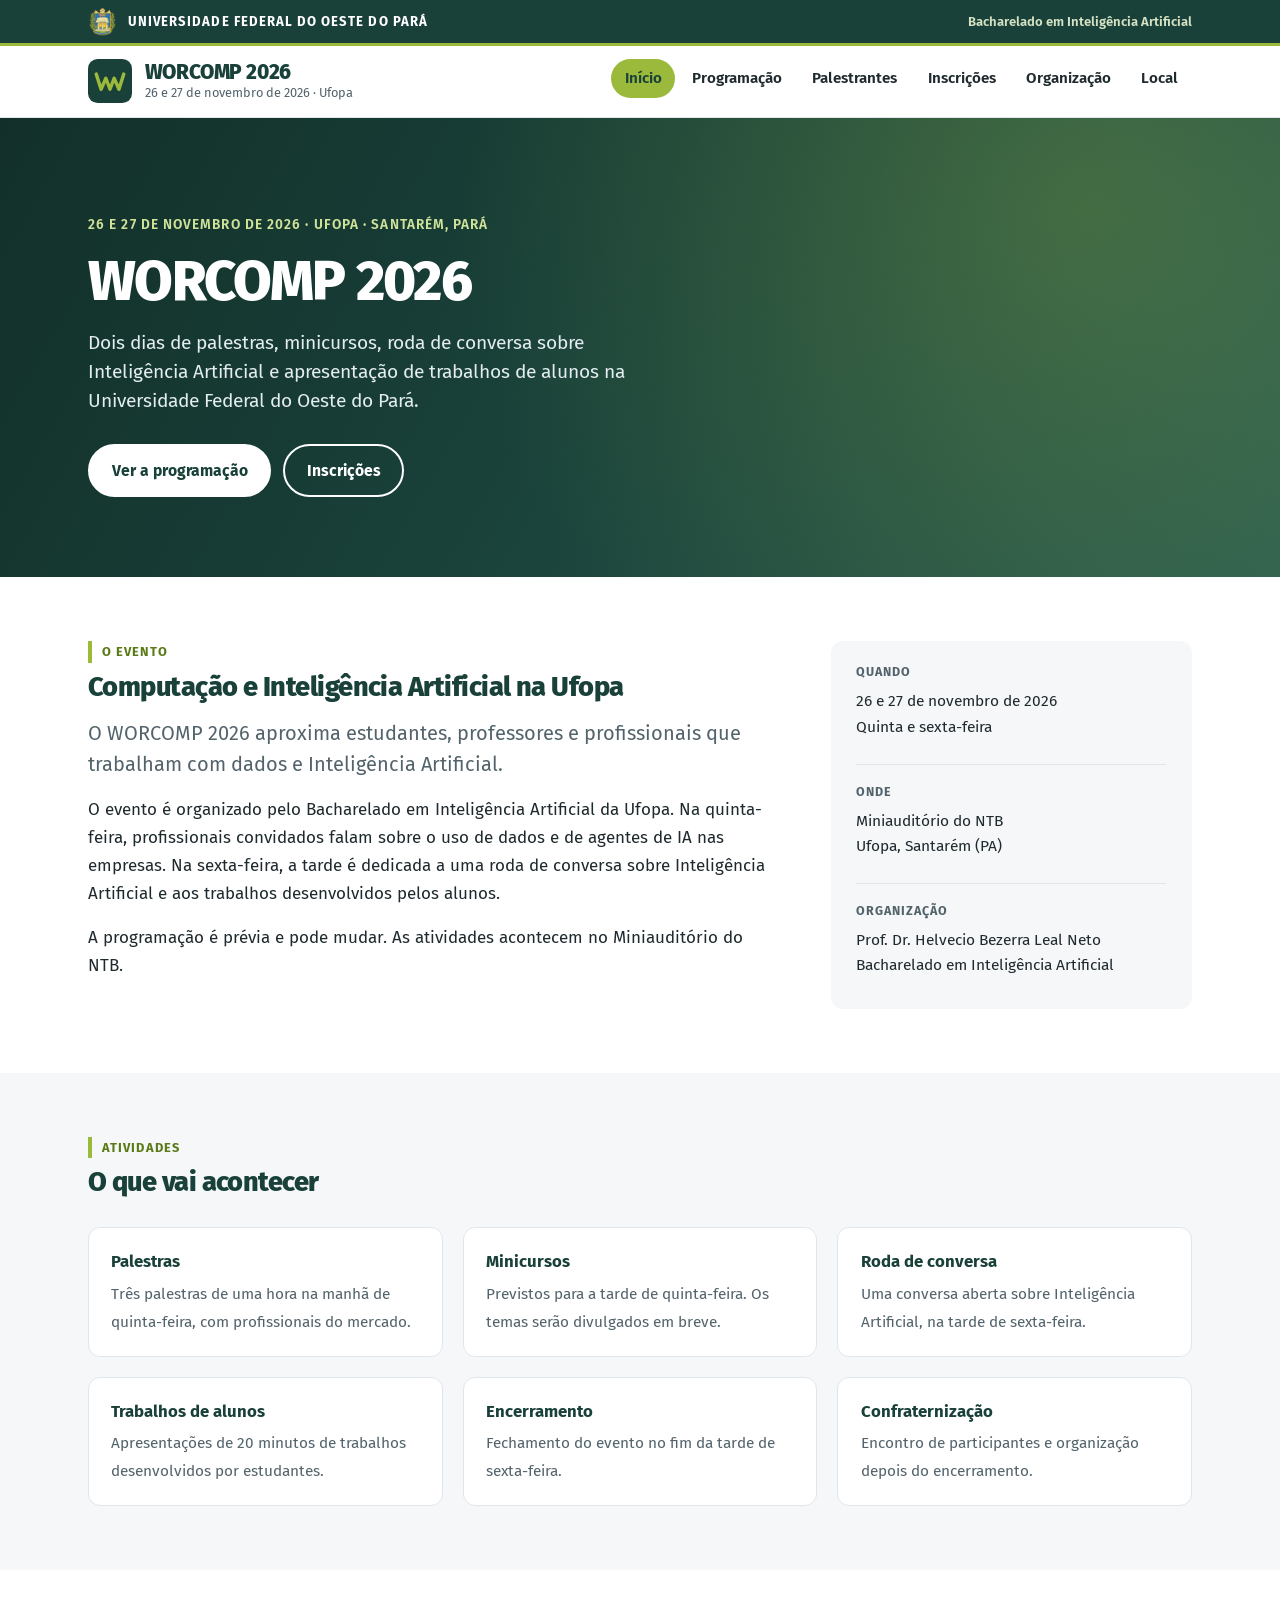
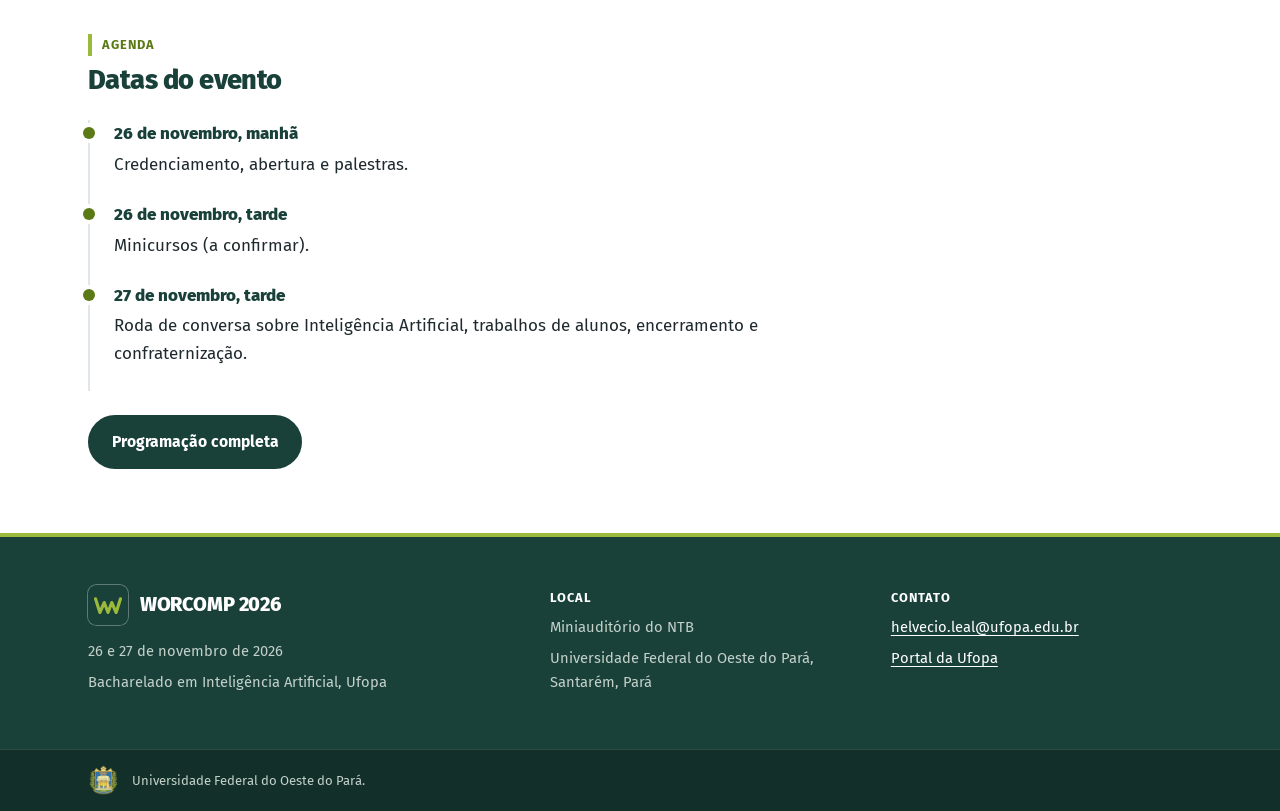
==== index.html @ c18fc5d1 "Cria o site do WORCOMP 2026 Páginas de início, programação, palestrantes, inscrições, organização e " ====
<!doctype html>
<html lang="pt-BR">
<head>
  <meta charset="utf-8">
  <meta name="viewport" content="width=device-width, initial-scale=1">
  <title>WORCOMP 2026 | Ufopa</title>
  <meta name="description" content="WORCOMP 2026: palestras, minicursos, roda de conversa sobre Inteligência Artificial e trabalhos de alunos na Ufopa, em Santarém, nos dias 26 e 27 de novembro de 2026.">
  <meta property="og:title" content="WORCOMP 2026 | Ufopa">
  <meta property="og:description" content="WORCOMP 2026: palestras, minicursos, roda de conversa sobre Inteligência Artificial e trabalhos de alunos na Ufopa, em Santarém, nos dias 26 e 27 de novembro de 2026.">
  <meta property="og:type" content="website">
  <meta property="og:url" content="https://worcomp.github.io/">
  <meta property="og:locale" content="pt_BR">
  <link rel="icon" href="assets/img/logo.svg" type="image/svg+xml">
  <link rel="preconnect" href="https://fonts.googleapis.com">
  <link rel="preconnect" href="https://fonts.gstatic.com" crossorigin>
  <link rel="stylesheet" href="https://fonts.googleapis.com/css2?family=Fira+Sans:wght@400;600;700;800;900&display=swap">
  <link rel="stylesheet" href="assets/css/style.css?v=20260930a">
</head>
<body>
  <a class="pular" href="#conteudo">Ir para o conteúdo</a>

  <div class="barra-ufopa">
    <div class="container">
      <a class="ufopa-marca" href="https://www.ufopa.edu.br/"><img src="assets/img/ufopa-brasao.png" alt="Brasão da Ufopa" width="30" height="30"><span>Universidade Federal do Oeste do Pará</span></a>
      <div class="barra-direita">
        <span class="ufopa-instituto">Bacharelado em Inteligência Artificial</span>
      </div>
    </div>
  </div>

  <header class="cabecalho">
    <div class="container">
      <a class="marca" href="index.html">
        <img src="assets/img/logo.svg" alt="" width="44" height="44">
        <span>
          <span class="marca-nome">WORCOMP 2026</span>
          <span class="marca-desc">26 e 27 de novembro de 2026 · Ufopa</span>
        </span>
      </a>
      <button class="menu-botao" type="button" aria-expanded="false" aria-controls="menu-principal" hidden><span class="menu-icone" aria-hidden="true"></span>Menu</button>
      <nav class="menu" id="menu-principal" aria-label="Principal">
        <ul>
          <li><a href="index.html" aria-current="page">Início</a></li>
          <li><a href="programacao.html">Programação</a></li>
          <li><a href="palestrantes.html">Palestrantes</a></li>
          <li><a href="inscricoes.html">Inscrições</a></li>
          <li><a href="organizacao.html">Organização</a></li>
          <li><a href="local.html">Local</a></li>
        </ul>
      </nav>
    </div>
  </header>

  <main id="conteudo">
    <section class="hero">
      <div class="container">
        <p class="hero-local">26 e 27 de novembro de 2026 · Ufopa · Santarém, Pará</p>
        <h1>WORCOMP 2026</h1>
        <p class="hero-texto">Dois dias de palestras, minicursos, roda de conversa sobre Inteligência Artificial e apresentação de trabalhos de alunos na Universidade Federal do Oeste do Pará.</p>
        <div class="botoes">
          <a class="botao" href="programacao.html">Ver a programação</a>
          <a class="botao botao-vazado" href="inscricoes.html">Inscrições</a>
        </div>
      </div>
    </section>

    <section class="secao">
      <div class="container colunas">
        <div>
          <p class="sobretitulo">O evento</p>
          <h2>Computação e Inteligência Artificial na Ufopa</h2>
          <p class="abertura">O WORCOMP 2026 aproxima estudantes, professores e profissionais que trabalham com dados e Inteligência Artificial.</p>
          <p>O evento é organizado pelo Bacharelado em Inteligência Artificial da Ufopa. Na quinta-feira, profissionais convidados falam sobre o uso de dados e de agentes de IA nas empresas. Na sexta-feira, a tarde é dedicada a uma roda de conversa sobre Inteligência Artificial e aos trabalhos desenvolvidos pelos alunos.</p>
          <p>A programação é prévia e pode mudar. As atividades acontecem no Miniauditório do NTB.</p>
        </div>
        <aside class="lateral">
          <h2>Quando</h2>
          <p>26 e 27 de novembro de 2026<br>Quinta e sexta-feira</p>
          <h2>Onde</h2>
          <p>Miniauditório do NTB<br>Ufopa, Santarém (PA)</p>
          <h2>Organização</h2>
          <p>Prof. Dr. Helvecio Bezerra Leal Neto<br>Bacharelado em Inteligência Artificial</p>
        </aside>
      </div>
    </section>

    <section class="secao secao-suave">
      <div class="container">
        <div class="secao-titulo">
          <div>
            <p class="sobretitulo">Atividades</p>
            <h2>O que vai acontecer</h2>
          </div>
        </div>
        <ul class="recursos">
          <li><strong>Palestras</strong><span>Três palestras de uma hora na manhã de quinta-feira, com profissionais do mercado.</span></li>
          <li><strong>Minicursos</strong><span>Previstos para a tarde de quinta-feira. Os temas serão divulgados em breve.</span></li>
          <li><strong>Roda de conversa</strong><span>Uma conversa aberta sobre Inteligência Artificial, na tarde de sexta-feira.</span></li>
          <li><strong>Trabalhos de alunos</strong><span>Apresentações de 20 minutos de trabalhos desenvolvidos por estudantes.</span></li>
          <li><strong>Encerramento</strong><span>Fechamento do evento no fim da tarde de sexta-feira.</span></li>
          <li><strong>Confraternização</strong><span>Encontro de participantes e organização depois do encerramento.</span></li>
        </ul>
      </div>
    </section>

    <section class="secao">
      <div class="container">
        <p class="sobretitulo">Agenda</p>
        <h2>Datas do evento</h2>
        <dl class="datas">
          <div><dt>26 de novembro, manhã</dt><dd>Credenciamento, abertura e palestras.</dd></div>
          <div><dt>26 de novembro, tarde</dt><dd>Minicursos (a confirmar).</dd></div>
          <div><dt>27 de novembro, tarde</dt><dd>Roda de conversa sobre Inteligência Artificial, trabalhos de alunos, encerramento e confraternização.</dd></div>
        </dl>
        <div class="botoes">
          <a class="botao botao-escuro" href="programacao.html">Programação completa</a>
        </div>
      </div>
    </section>
  </main>

  <footer class="rodape">
    <div class="container">
      <div>
        <div class="marca-rodape"><img src="assets/img/logo.svg" alt="" width="40" height="40"><span>WORCOMP 2026</span></div>
        <p>26 e 27 de novembro de 2026</p>
        <p>Bacharelado em Inteligência Artificial, Ufopa</p>
      </div>
      <div>
        <p><strong>Local</strong></p>
        <p>Miniauditório do NTB</p>
        <p>Universidade Federal do Oeste do Pará, Santarém, Pará</p>
      </div>
      <div>
        <p><strong>Contato</strong></p>
        <p><a href="mailto:helvecio.leal@ufopa.edu.br">helvecio.leal@ufopa.edu.br</a></p>
        <p><a href="https://www.ufopa.edu.br/">Portal da Ufopa</a></p>
      </div>
    </div>
    <div class="rodape-fim">
      <div class="container"><img src="assets/img/ufopa-brasao.png" alt="" width="32" height="32"><span>Universidade Federal do Oeste do Pará.</span></div>
    </div>
  </footer>
  <script src="assets/js/menu.js?v=20260930a"></script>
</body>
</html>
---- assets/css/style.css ----
/* WORCOMP 2026. Layout adaptado do site do LabMet UFOPA (labmet-ufopa.github.io) */

:root {
  /* Cores da identidade visual da Ufopa */
  --azul: #19413a;
  --azul-medio: #2a5c52;
  --link: #00656e;
  --verde: #5b7a16;
  --verde-claro: #eef4dc;
  --verde-ufopa: #9bb93b;
  --oliva-ufopa: #74803e;
  --palha-ufopa: #bec370;
  --texto: #1f2a2e;
  --texto-suave: #53636b;
  --linha: #e1e6ea;
  --fundo: #ffffff;
  --fundo-suave: #f5f7f9;
  --raio: 12px;

  --fonte: "Fira Sans", "Helvetica Neue", Arial, sans-serif;
}

*, *::before, *::after { box-sizing: border-box; }

html { color-scheme: light; scroll-behavior: smooth; }
@media (prefers-reduced-motion: reduce) { html { scroll-behavior: auto; } }

body {
  margin: 0;
  background: var(--fundo);
  color: var(--texto);
  font-family: var(--fonte);
  font-size: 1.0625rem;
  line-height: 1.65;
  -webkit-font-smoothing: antialiased;
}

img { max-width: 100%; height: auto; display: block; }

a { color: var(--link); text-underline-offset: 0.18em; }
a:hover { color: var(--azul); }
a:focus-visible, .botao:focus-visible { outline: 3px solid #f2bd3a; outline-offset: 2px; }

.container { max-width: 72rem; margin: 0 auto; padding-left: 1.5rem; padding-right: 1.5rem; }

.pular { position: absolute; left: -999px; top: 0; background: #fff; padding: 0.5rem 1rem; z-index: 30; }
.pular:focus { left: 0; }

/* Barra da universidade, no padrão do portal da Ufopa */
.barra-ufopa { background: var(--azul); color: #d6e2c4; font-size: 0.82rem; border-bottom: 3px solid var(--verde-ufopa); }
.barra-ufopa .container { display: flex; flex-wrap: wrap; align-items: center; justify-content: space-between; gap: 0.3rem 1.5rem; padding-top: 0.4rem; padding-bottom: 0.4rem; }
.barra-ufopa a { color: inherit; text-decoration: none; }
.barra-ufopa a:hover { color: #fff; }
.ufopa-marca { display: flex; align-items: center; gap: 0.6rem; }
.ufopa-marca img { width: 1.9rem; height: 1.9rem; flex: none; }
.ufopa-marca span { color: #fff; font-weight: 700; font-size: 0.82rem; text-transform: uppercase; letter-spacing: 0.08em; line-height: 1.2; }
.ufopa-instituto { font-weight: 600; }
.barra-direita { display: flex; align-items: center; gap: 0.4rem 1.25rem; }
.idiomas { display: flex; gap: 0.3rem; }
.idiomas a { display: flex; align-items: center; gap: 0.35rem; padding: 0.2rem 0.45rem; border-radius: 6px; font-weight: 700; font-size: 0.75rem; letter-spacing: 0.04em; opacity: 0.72; }
.idiomas a:hover { opacity: 1; background: rgba(255, 255, 255, 0.08); }
.idiomas a[aria-current] { opacity: 1; color: #fff; background: rgba(255, 255, 255, 0.14); }
.idiomas img { width: 24px; height: 16px; border-radius: 2px; box-shadow: 0 0 0 1px rgba(255, 255, 255, 0.35); }

/* Cabeçalho */
.cabecalho { position: sticky; top: 0; z-index: 20; background: rgba(255, 255, 255, 0.94); backdrop-filter: blur(10px); border-bottom: 1px solid var(--linha); }
.cabecalho .container { display: flex; flex-wrap: wrap; align-items: center; justify-content: space-between; gap: 0.5rem 2rem; padding-top: 0.8rem; padding-bottom: 0.8rem; }
.marca { display: flex; align-items: center; gap: 0.8rem; text-decoration: none; color: var(--azul); min-width: 0; }
.marca img { width: 2.75rem; height: 2.75rem; flex: none; }
.marca-nome { font-weight: 800; font-size: 1.3rem; letter-spacing: -0.02em; line-height: 1.1; display: block; }
.marca-desc { font-size: 0.8rem; color: var(--texto-suave); display: block; line-height: 1.3; }

.menu ul { list-style: none; margin: 0; padding: 0; display: flex; flex-wrap: wrap; gap: 0.2rem; }
.menu a { text-decoration: none; color: var(--texto); font-weight: 600; font-size: 0.95rem; padding: 0.45rem 0.85rem; display: block; border-radius: 999px; }
.menu a:hover { background: var(--fundo-suave); }
.menu a[aria-current="page"] { background: var(--verde-ufopa); color: var(--azul); }

/* Abertura com foto */
.hero { position: relative; color: #fff; background: var(--azul); overflow: hidden; }
.hero > img { position: absolute; inset: 0; width: 100%; height: 100%; object-fit: cover; }
.hero::after { content: ""; position: absolute; inset: 0; background: linear-gradient(90deg, rgba(14, 38, 33, 0.9) 0%, rgba(14, 38, 33, 0.62) 45%, rgba(14, 38, 33, 0.15) 100%); }
.hero .container { position: relative; z-index: 1; padding-top: 6rem; padding-bottom: 5rem; }
.hero-interno .container { padding-top: 4rem; padding-bottom: 3.25rem; }
.hero-local { font-size: 0.85rem; font-weight: 600; letter-spacing: 0.08em; text-transform: uppercase; color: #cfe29a; margin: 0 0 1rem; }
.hero h1 { color: #fff; font-size: clamp(2.1rem, 4.6vw, 3.5rem); line-height: 1.06; letter-spacing: -0.03em; font-weight: 800; max-width: 17em; margin: 0 0 1.1rem; text-wrap: balance; }
.hero-interno h1 { font-size: clamp(2rem, 4vw, 3rem); }
.hero p.hero-texto { font-size: 1.2rem; line-height: 1.5; max-width: 36rem; color: #e3ecf1; margin: 0 0 1.75rem; }
.hero .migalha, .hero .migalha a { color: #d6e2c4; }
.credito { position: absolute; right: 0.75rem; bottom: 0.5rem; z-index: 1; margin: 0; font-size: 0.75rem; color: rgba(255, 255, 255, 0.8); }

.botoes { display: flex; flex-wrap: wrap; gap: 0.75rem; }
.botao { display: inline-block; text-decoration: none; font-weight: 700; font-size: 0.98rem; padding: 0.75rem 1.35rem; border-radius: 999px; background: #fff; color: var(--azul); border: 2px solid #fff; transition: background 0.15s, color 0.15s; }
.botao:hover { background: #eef4dc; border-color: #eef4dc; color: var(--azul); }
.botao-vazado { background: transparent; color: #fff; }
.botao-vazado:hover { background: #fff; color: var(--azul); }

/* Títulos e texto */
h1, h2, h3 { color: var(--azul); line-height: 1.2; letter-spacing: -0.02em; }
h1 { font-size: 2.2rem; font-weight: 800; margin: 0 0 0.75rem; }
h2 { font-size: 1.7rem; font-weight: 800; margin: 0 0 0.9rem; text-wrap: balance; }
h3 { font-size: 1.15rem; font-weight: 700; margin: 1.75rem 0 0.4rem; }
p { margin: 0 0 1rem; }
ul, ol { margin: 0 0 1rem; padding-left: 1.3rem; }
li { margin-bottom: 0.35rem; }

.secao { padding-top: 4rem; padding-bottom: 4rem; }
.secao-suave { background: var(--fundo-suave); }
.secao-titulo { display: flex; flex-wrap: wrap; align-items: baseline; justify-content: space-between; gap: 0.5rem 2rem; margin-bottom: 1.75rem; }
.secao-titulo h2 { margin: 0; }
.sobretitulo { font-size: 0.8rem; border-left: 4px solid var(--verde-ufopa); padding-left: 0.6rem; font-weight: 700; letter-spacing: 0.09em; text-transform: uppercase; color: var(--verde); margin: 0 0 0.5rem; }
.abertura { font-size: 1.25rem; line-height: 1.55; color: var(--texto-suave); max-width: 46rem; }
.texto { max-width: 46rem; }
.texto h2 { margin-top: 3rem; }
.texto > h2:first-child { margin-top: 0; }
.sobretitulo + h2 { margin-top: 0; }
.migalha { font-size: 0.88rem; color: var(--texto-suave); margin-bottom: 1rem; }

/* Duas colunas */
.colunas { display: grid; grid-template-columns: minmax(0, 1.9fr) minmax(0, 1fr); gap: 3.5rem; align-items: start; }
.lateral { background: var(--fundo-suave); border-radius: var(--raio); padding: 1.5rem 1.6rem; font-size: 0.97rem; }
.secao-suave .lateral { background: #fff; }
.lateral h2 { font-size: 0.78rem; font-weight: 700; text-transform: uppercase; letter-spacing: 0.08em; color: var(--texto-suave); margin: 0 0 0.5rem; }
.lateral h2:not(:first-child) { margin-top: 1.5rem; padding-top: 1.25rem; border-top: 1px solid var(--linha); }
.lateral p, .lateral ul { margin-bottom: 0.45rem; }
.lateral ul { padding-left: 1.1rem; }

/* Figuras */
figure { margin: 2rem 0; }
figure img { border-radius: var(--raio); width: 100%; }
figcaption { font-size: 0.86rem; color: var(--texto-suave); padding-top: 0.6rem; line-height: 1.45; }
.figura-media { max-width: 46rem; }

.galeria { display: grid; grid-template-columns: repeat(3, minmax(0, 1fr)); gap: 1.25rem; margin: 2rem 0; }
.galeria figure { margin: 0; }
.galeria img { height: 15rem; object-fit: cover; }
.dupla { display: grid; grid-template-columns: minmax(0, 1.6fr) minmax(0, 1fr); gap: 1.25rem; margin: 2rem 0; align-items: start; }
.dupla figure { margin: 0; }
.dupla img { height: 26rem; object-fit: cover; }

/* Projetos na página inicial */
.projetos { display: grid; grid-template-columns: repeat(2, minmax(0, 1fr)); gap: 2rem; }
.projeto { background: #fff; border: 1px solid var(--linha); border-radius: var(--raio); overflow: hidden; display: flex; flex-direction: column; transition: box-shadow 0.2s, transform 0.2s; }
.projeto:hover { box-shadow: 0 14px 34px rgba(25, 65, 58, 0.14); transform: translateY(-3px); }
@media (prefers-reduced-motion: reduce) { .projeto { transition: none; } .projeto:hover { transform: none; } }
.projeto img { width: 100%; height: 16rem; object-fit: cover; background: #fff; border-bottom: 1px solid var(--linha); }
.projeto img[src$=".svg"] { object-fit: contain; padding: 0.75rem; }
.projeto-corpo { padding: 1.5rem 1.6rem 1.7rem; display: flex; flex-direction: column; gap: 0.6rem; flex: 1; }
.projeto h3 { font-size: 1.4rem; font-weight: 800; margin: 0; }
.projeto h3 a { color: var(--azul); text-decoration: none; }
.projeto h3 a::after { content: ""; position: absolute; inset: 0; }
.projeto { position: relative; }
.projeto p { margin: 0; }
.etiqueta { align-self: flex-start; font-size: 0.78rem; font-weight: 700; color: var(--verde); background: var(--verde-claro); padding: 0.2rem 0.7rem; border-radius: 999px; }
.projeto .mais { margin-top: auto; padding-top: 0.5rem; font-weight: 700; color: var(--link); }

/* Notícias */
.noticias { list-style: none; padding: 0; margin: 0; display: grid; grid-template-columns: repeat(2, minmax(0, 1fr)); gap: 1.25rem; }
.noticias li { margin: 0; background: #fff; border: 1px solid var(--linha); border-radius: var(--raio); padding: 1.25rem 1.4rem; }
.noticias time { display: block; font-size: 0.85rem; font-weight: 600; color: var(--texto-suave); margin-bottom: 0.3rem; }
.noticias a { font-weight: 700; font-size: 1.05rem; line-height: 1.35; text-decoration: none; color: var(--azul); }
.noticias a:hover { color: var(--link); text-decoration: underline; }
.noticias .fonte { display: block; font-size: 0.85rem; color: var(--texto-suave); margin-top: 0.4rem; }

/* Tabelas */
.rolagem { overflow-x: auto; margin: 1.25rem 0 2rem; border: 1px solid var(--linha); border-radius: var(--raio); }
table { border-collapse: collapse; width: 100%; font-size: 0.96rem; }
caption { text-align: left; font-weight: 700; padding: 1rem 1.25rem; color: var(--azul); background: var(--fundo-suave); border-bottom: 1px solid var(--linha); }
th, td { text-align: left; padding: 0.7rem 1.25rem; border-bottom: 1px solid var(--linha); vertical-align: top; }
tbody tr:last-child td { border-bottom: 0; }
thead th { font-size: 0.8rem; text-transform: uppercase; letter-spacing: 0.05em; color: var(--texto-suave); white-space: nowrap; }
.rolagem table { min-width: 36rem; }

/* Três formas de medir */
.trio { display: grid; grid-template-columns: repeat(3, minmax(0, 1fr)); gap: 1.5rem; }
.trio article { background: #fff; border: 1px solid var(--linha); border-radius: var(--raio); overflow: hidden; }
.trio img { width: 100%; height: 12rem; object-fit: cover; }
.trio div { padding: 1.25rem 1.4rem 1.4rem; }
.trio h3 { margin: 0 0 0.5rem; font-size: 1.2rem; font-weight: 800; }
.trio p { font-size: 0.98rem; margin-bottom: 0.6rem; }
.trio p:last-child { margin-bottom: 0; }

/* Linha do tempo */
.datas { margin: 1.5rem 0 0; max-width: 46rem; border-left: 2px solid var(--linha); padding-left: 1.5rem; }
.datas div { position: relative; padding-bottom: 1.4rem; }
.datas div::before { content: ""; position: absolute; left: calc(-1.5rem - 7px); top: 0.45rem; width: 12px; height: 12px; border-radius: 50%; background: var(--verde); box-shadow: 0 0 0 4px #fff; }
.secao-suave .datas div::before { box-shadow: 0 0 0 4px var(--fundo-suave); }
.datas dt { font-weight: 800; color: var(--azul); }
.datas dd { margin: 0.15rem 0 0; color: var(--texto); }

blockquote { margin: 2rem 0; padding: 1.5rem 1.75rem; background: var(--verde-claro); border-radius: var(--raio); max-width: 46rem; font-size: 1.15rem; line-height: 1.55; color: var(--azul); }
blockquote p { margin: 0; }
blockquote footer { font-size: 0.9rem; color: var(--texto-suave); margin-top: 0.75rem; }

.lista-colunas { columns: 2; column-gap: 2.5rem; max-width: 52rem; }
.lista-colunas li { break-inside: avoid; }

/* Equipe */
.pessoas { list-style: none; padding: 0; margin: 0; display: grid; grid-template-columns: repeat(2, minmax(0, 1fr)); gap: 1.5rem; }
.pessoas li { margin: 0; background: #fff; border: 1px solid var(--linha); border-radius: var(--raio); padding: 1.5rem 1.6rem; display: grid; grid-template-columns: auto minmax(0, 1fr); gap: 1.1rem; align-items: start; }
.iniciais { width: 3.5rem; height: 3.5rem; border-radius: 50%; background: var(--azul-medio); color: #fff; display: grid; place-items: center; font-weight: 800; font-size: 1.1rem; letter-spacing: 0.02em; }
.pessoas h3 { margin: 0; font-size: 1.15rem; font-weight: 800; }
.pessoas .funcao { color: var(--verde); font-weight: 600; font-size: 0.9rem; margin: 0.15rem 0 0.6rem; }
.pessoas p { font-size: 0.97rem; margin-bottom: 0.5rem; }
.pessoas p:last-child { margin-bottom: 0; }
.pessoas-uma { grid-template-columns: minmax(0, 1fr); max-width: 46rem; }

.cartoes-contato { display: grid; grid-template-columns: repeat(2, minmax(0, 1fr)); gap: 1.5rem; }
.cartoes-contato section { border: 1px solid var(--linha); border-radius: var(--raio); padding: 1.5rem 1.6rem; }
.cartoes-contato h2 { font-size: 1.15rem; margin-bottom: 0.6rem; }
.cartoes-contato p:last-child { margin: 0; }
.cartoes-contato p { overflow-wrap: anywhere; }

.figura-svg { max-width: 46rem; }
.figura-svg svg { width: 100%; height: auto; display: block; border: 1px solid var(--linha); border-radius: var(--raio); background: #fff; }
.figura-svg text { font-family: var(--fonte); font-size: 14px; fill: var(--texto); }
.figura-svg .eixo { fill: var(--texto-suave); font-size: 13px; }

/* Rodapé */
.rodape { background: var(--azul); font-size: 0.92rem; color: #c3d1c9; border-top: 4px solid var(--verde-ufopa); }
.rodape .container { display: grid; grid-template-columns: 1.4fr 1fr 1fr; gap: 2.5rem; padding-top: 3rem; padding-bottom: 3rem; }
.rodape strong { color: #fff; font-size: 0.8rem; letter-spacing: 0.08em; text-transform: uppercase; }
.rodape p { margin: 0 0 0.4rem; overflow-wrap: anywhere; }
.rodape a { color: #fff; }
.rodape .marca-rodape { display: flex; align-items: center; gap: 0.75rem; margin-bottom: 0.9rem; }
.rodape .marca-rodape img { width: 2.5rem; height: 2.5rem; border-radius: 0.55rem; box-shadow: 0 0 0 1px rgba(255, 255, 255, 0.3); }
.rodape .marca-rodape span { color: #fff; font-weight: 800; font-size: 1.25rem; letter-spacing: -0.02em; }
.rodape-fim { border-top: 1px solid rgba(255, 255, 255, 0.12); }
.rodape-fim { background: #123029; }
.rodape-fim .container { display: flex; align-items: center; gap: 0.75rem; padding-top: 0.9rem; padding-bottom: 0.9rem; font-size: 0.82rem; }
.rodape-fim img { width: 2rem; height: 2rem; flex: none; }

@media (max-width: 860px) {
  .colunas, .projetos, .noticias, .trio, .pessoas, .cartoes-contato, .dupla, .rodape .container { grid-template-columns: minmax(0, 1fr); }
  .colunas { gap: 2rem; }
  .galeria { grid-template-columns: minmax(0, 1fr); }
  .dupla img { height: auto; max-height: 26rem; }
  .secao { padding-top: 3rem; padding-bottom: 3rem; }
  .hero .container { padding-top: 4rem; padding-bottom: 3.5rem; }
  .hero::after { background: rgba(14, 38, 33, 0.72); }
  .lista-colunas { columns: 1; }
  .cabecalho { position: static; }
  .menu a { padding: 0.4rem 0.7rem; }
}

/* Fotos da equipe */
.foto { width: 5.5rem; height: 5.5rem; border-radius: 50%; object-fit: cover; object-position: center 20%; background: var(--fundo-suave); border: 3px solid #fff; box-shadow: 0 0 0 1px var(--linha); }
.pessoas .iniciais { width: 5.5rem; height: 5.5rem; font-size: 1.5rem; }
.pessoas .links { font-size: 0.92rem; }
.pessoas .links a { margin-right: 0.9rem; }

/* Produtos */
.produto { display: grid; grid-template-columns: minmax(0, 1.35fr) minmax(0, 1fr); gap: 3rem; align-items: center; }
.produto-imagem { display: block; border-radius: var(--raio); overflow: hidden; border: 1px solid var(--linha); box-shadow: 0 18px 44px rgba(25, 65, 58, 0.16); }
.produto-imagem img { width: 100%; }
.produto h2, .produto h3 { font-size: 1.9rem; font-weight: 800; margin: 0.6rem 0 0.6rem; }
.produto ul { padding-left: 1.2rem; }
.botao-escuro { background: var(--azul); border-color: var(--azul); color: #fff; }
.botao-escuro:hover { background: var(--azul-medio); border-color: var(--azul-medio); color: #fff; }
.recursos { list-style: none; padding: 0; margin: 0; display: grid; grid-template-columns: repeat(3, minmax(0, 1fr)); gap: 1.25rem; }
.recursos li { margin: 0; background: #fff; border: 1px solid var(--linha); border-radius: var(--raio); padding: 1.25rem 1.4rem; }
.recursos strong { display: block; color: var(--azul); font-size: 1.05rem; margin-bottom: 0.25rem; }
.recursos span { font-size: 0.96rem; color: var(--texto-suave); }

/* Publicações */
.filtros { display: flex; flex-wrap: wrap; gap: 0.75rem 1rem; align-items: center; margin-bottom: 0.75rem; }
.filtros-botoes { display: flex; flex-wrap: wrap; gap: 0.4rem; }
.filtro { font: inherit; font-size: 0.92rem; font-weight: 600; padding: 0.45rem 1rem; border-radius: 999px; border: 1px solid var(--linha); background: #fff; color: var(--texto); cursor: pointer; }
.filtro:hover { border-color: var(--azul-medio); }
.filtro[aria-pressed="true"] { background: var(--azul); border-color: var(--azul); color: #fff; }
.filtro:focus-visible, .busca:focus-visible { outline: 3px solid #f2bd3a; outline-offset: 2px; }
.busca { font: inherit; font-size: 0.95rem; padding: 0.5rem 1rem; border-radius: 999px; border: 1px solid var(--linha); min-width: 0; width: 18rem; max-width: 100%; color: var(--texto); background: #fff; }
.contagem { font-size: 0.9rem; color: var(--texto-suave); margin: 0 0 2rem; }
.ano-grupo { display: grid; grid-template-columns: 6rem minmax(0, 1fr); gap: 1.5rem; padding-top: 1.75rem; margin-top: 1.75rem; border-top: 1px solid var(--linha); }
.ano-grupo h2 { font-size: 1.6rem; margin: 0; color: var(--verde); position: sticky; top: 5.5rem; align-self: start; }
.lista-pub { list-style: none; margin: 0; padding: 0; display: grid; gap: 1.4rem; }
.lista-pub li { margin: 0; }
.pub-titulo { font-weight: 700; font-size: 1.08rem; line-height: 1.35; color: var(--azul); text-decoration: none; }
.pub-titulo:hover { color: var(--link); text-decoration: underline; }
.pub-autores { margin: 0.25rem 0 0; font-size: 0.95rem; color: var(--texto-suave); }
.pub-autores strong { color: var(--texto); }
.pub-meta { margin: 0.2rem 0 0; font-size: 0.92rem; color: var(--texto-suave); }
.pub-meta em { color: var(--texto); }
.selo { display: inline-block; font-size: 0.75rem; font-weight: 700; color: var(--verde); background: var(--verde-claro); padding: 0.05rem 0.55rem; border-radius: 999px; margin-left: 0.4rem; vertical-align: 0.05em; }

@media (max-width: 860px) {
  .produto, .recursos { grid-template-columns: minmax(0, 1fr); }
  .produto { gap: 1.75rem; }
  .ano-grupo { grid-template-columns: minmax(0, 1fr); gap: 0.75rem; }
  .ano-grupo h2 { position: static; }
  .pessoas li { grid-template-columns: minmax(0, 1fr); }
}
@media (max-width: 1100px) {
  .menu a { padding: 0.4rem 0.65rem; font-size: 0.92rem; }
}
@media (max-width: 600px) {
  .barra-ufopa .container { flex-wrap: nowrap; gap: 0.5rem; }
  .ufopa-marca { gap: 0.45rem; min-width: 0; }
  .ufopa-marca img { width: 1.6rem; height: 1.6rem; }
  .ufopa-marca span { font-size: 0.66rem; letter-spacing: 0.02em; }
  .ufopa-instituto { display: none; }
  .idiomas { gap: 0.15rem; }
  .idiomas a { padding: 0.25rem 0.3rem; }
  .idiomas span { display: none; }
}

/* Menu recolhível no celular */
.menu-botao { display: none; }
@media (max-width: 860px) {
  .cabecalho .container { flex-wrap: wrap; gap: 0.5rem 0.75rem; padding-top: 0.7rem; padding-bottom: 0.7rem; }
  .cabecalho .marca { flex: 1 1 0; }
  .menu-botao:not([hidden]) { display: inline-flex; align-items: center; gap: 0.55rem; font: inherit; font-weight: 700; font-size: 0.95rem; color: var(--azul); background: #fff; border: 1px solid var(--linha); border-radius: 999px; padding: 0.5rem 0.95rem; cursor: pointer; }
  .menu-botao:hover { border-color: var(--azul-medio); }
  .menu-botao:focus-visible { outline: 3px solid #f2bd3a; outline-offset: 2px; }
  .menu-botao[aria-expanded="true"] { background: var(--azul); border-color: var(--azul); color: #fff; }
  .menu-icone, .menu-icone::before, .menu-icone::after { display: block; width: 18px; height: 2px; border-radius: 2px; background: currentColor; transition: transform 0.2s, background 0.2s; }
  .menu-icone { position: relative; }
  .menu-icone::before, .menu-icone::after { content: ""; position: absolute; left: 0; }
  .menu-icone::before { top: -6px; }
  .menu-icone::after { top: 6px; }
  .menu-botao[aria-expanded="true"] .menu-icone { background: transparent; }
  .menu-botao[aria-expanded="true"] .menu-icone::before { transform: translateY(6px) rotate(45deg); }
  .menu-botao[aria-expanded="true"] .menu-icone::after { transform: translateY(-6px) rotate(-45deg); }

  .menu-botao:not([hidden]) ~ .menu { display: none; flex-basis: 100%; }
  .menu-botao:not([hidden]) ~ .menu.aberto { display: block; }
  .menu-botao:not([hidden]) ~ .menu ul { flex-direction: column; gap: 0.15rem; padding-top: 0.6rem; margin-top: 0.3rem; border-top: 1px solid var(--linha); }
  .menu-botao:not([hidden]) ~ .menu a { padding: 0.75rem 1rem; border-radius: 10px; font-size: 1.02rem; }
}
@media (prefers-reduced-motion: reduce) {
  .menu-icone, .menu-icone::before, .menu-icone::after { transition: none; }
}

/* Programação do evento */
tr.turno th { background: var(--verde-claro); color: var(--azul); font-size: 0.8rem; text-transform: uppercase; letter-spacing: 0.08em; }
tr.pausa td { background: var(--fundo-suave); color: var(--texto-suave); font-style: italic; }
td:first-child { white-space: nowrap; font-weight: 600; color: var(--azul); }

/* Abertura sem foto */
.hero:not(:has(> img)) { background: linear-gradient(120deg, #123029 0%, var(--azul) 45%, var(--azul-medio) 100%); }
.hero:not(:has(> img))::after { background: radial-gradient(circle at 85% 20%, rgba(155, 185, 59, 0.28), transparent 55%); }
.secao .botoes { margin-top: 1.5rem; }
thead th:first-child { width: 10rem; }
thead th:last-child { width: 32%; }
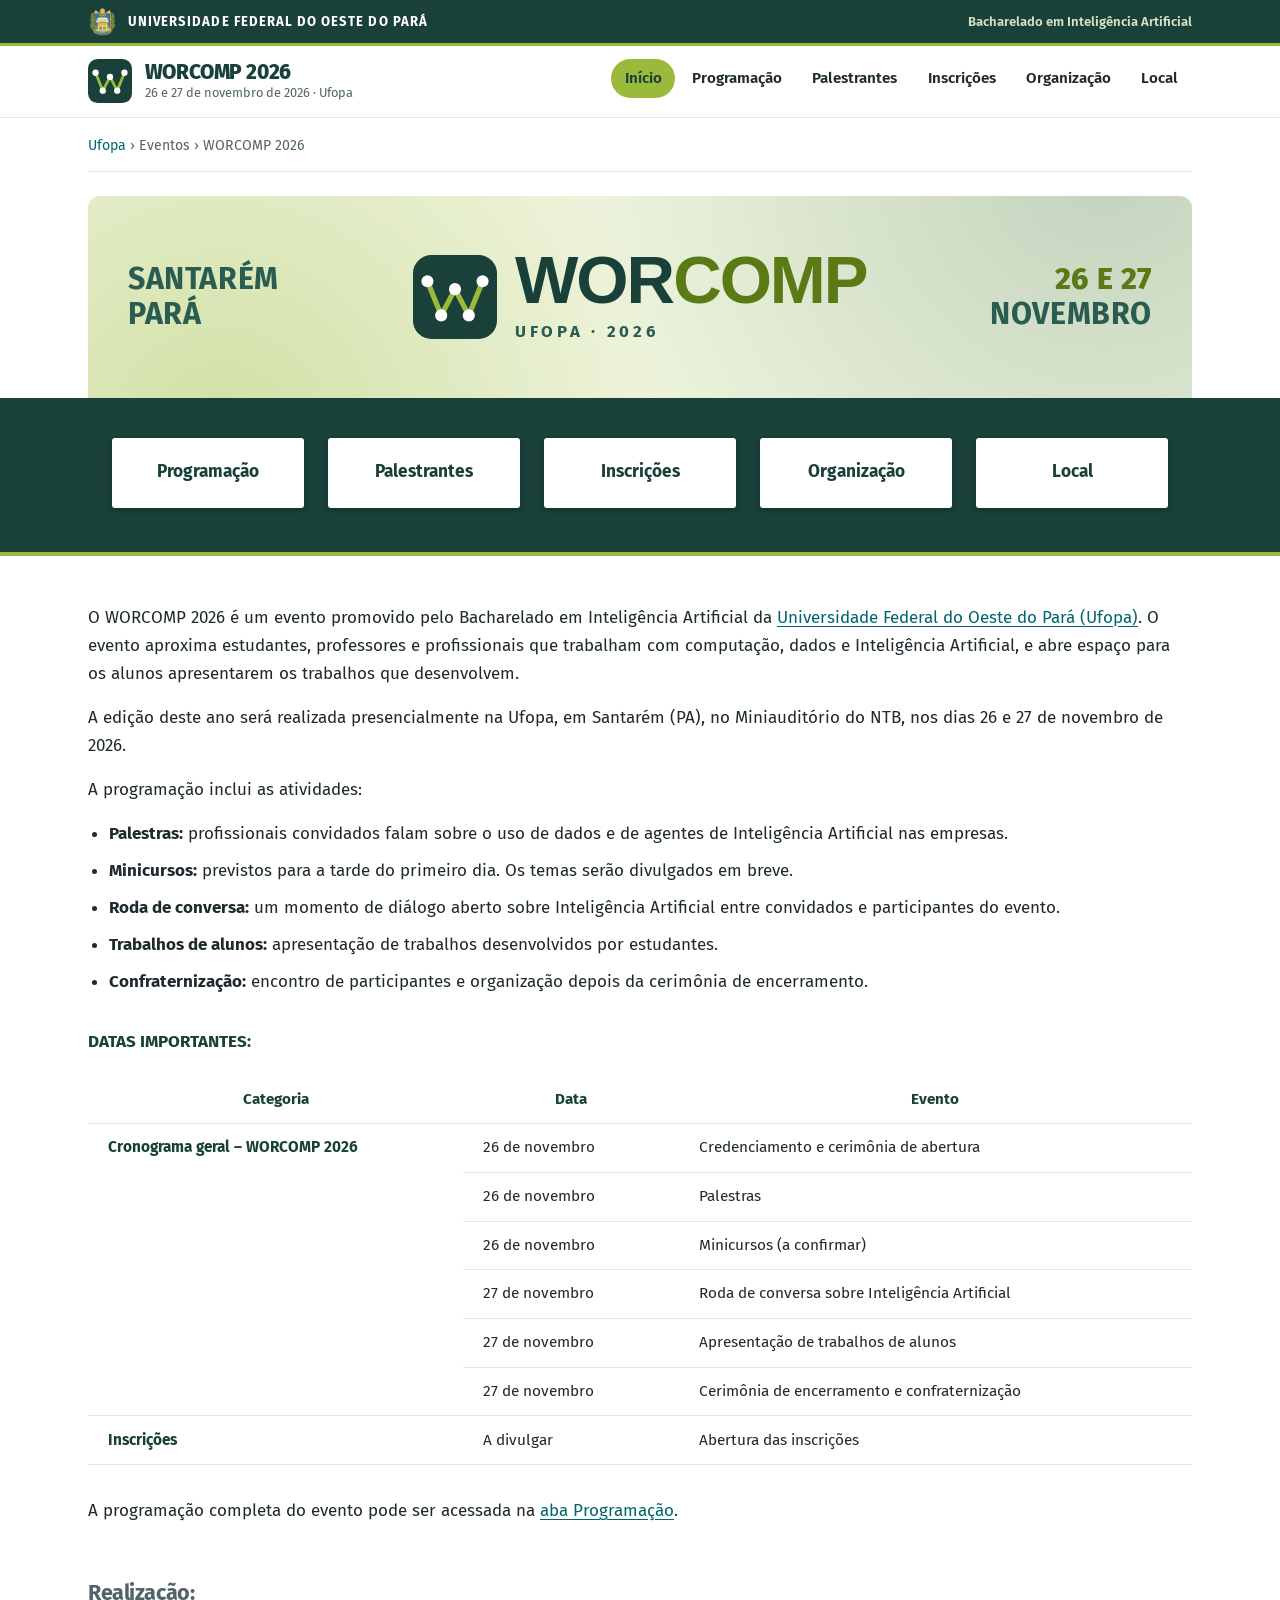
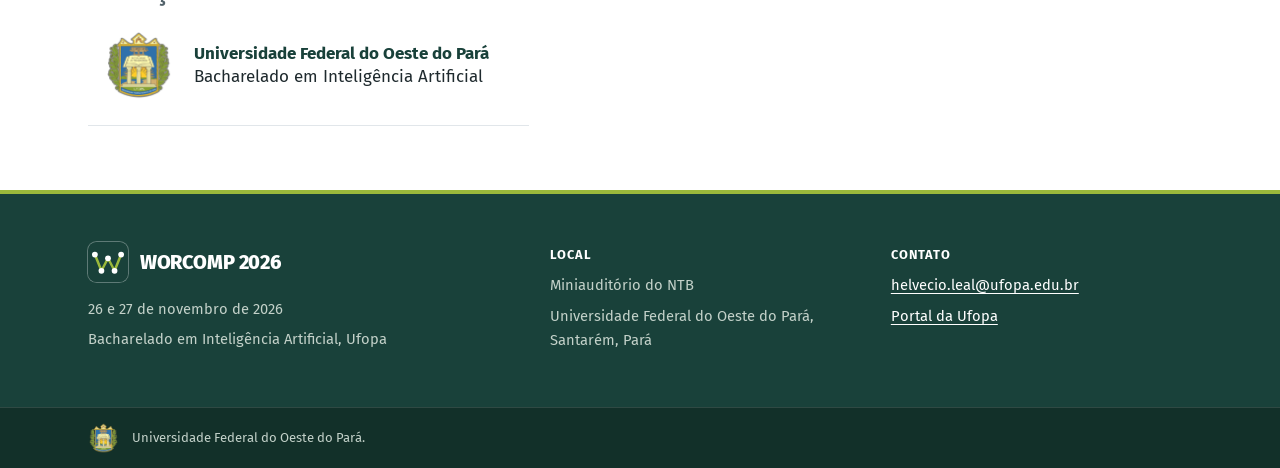
==== commit 62467db4: "Reorganiza as páginas no formato do site do WorCAP Troca a abertura e os cartões por faixa com o nom" ====
--- a/index.html
+++ b/index.html
@@ -14,7 +14,7 @@
   <link rel="preconnect" href="https://fonts.googleapis.com">
   <link rel="preconnect" href="https://fonts.gstatic.com" crossorigin>
   <link rel="stylesheet" href="https://fonts.googleapis.com/css2?family=Fira+Sans:wght@400;600;700;800;900&display=swap">
-  <link rel="stylesheet" href="assets/css/style.css?v=20260930a">
+  <link rel="stylesheet" href="assets/css/style.css?v=20260930c">
 </head>
 <body>
   <a class="pular" href="#conteudo">Ir para o conteúdo</a>
@@ -52,68 +52,69 @@
   </header>
 
   <main id="conteudo">
-    <section class="hero">
-      <div class="container">
-        <p class="hero-local">26 e 27 de novembro de 2026 · Ufopa · Santarém, Pará</p>
-        <h1>WORCOMP 2026</h1>
-        <p class="hero-texto">Dois dias de palestras, minicursos, roda de conversa sobre Inteligência Artificial e apresentação de trabalhos de alunos na Universidade Federal do Oeste do Pará.</p>
-        <div class="botoes">
-          <a class="botao" href="programacao.html">Ver a programação</a>
-          <a class="botao botao-vazado" href="inscricoes.html">Inscrições</a>
-        </div>
-      </div>
-    </section>
-
-    <section class="secao">
-      <div class="container colunas">
-        <div>
-          <p class="sobretitulo">O evento</p>
-          <h2>Computação e Inteligência Artificial na Ufopa</h2>
-          <p class="abertura">O WORCOMP 2026 aproxima estudantes, professores e profissionais que trabalham com dados e Inteligência Artificial.</p>
-          <p>O evento é organizado pelo Bacharelado em Inteligência Artificial da Ufopa. Na quinta-feira, profissionais convidados falam sobre o uso de dados e de agentes de IA nas empresas. Na sexta-feira, a tarde é dedicada a uma roda de conversa sobre Inteligência Artificial e aos trabalhos desenvolvidos pelos alunos.</p>
-          <p>A programação é prévia e pode mudar. As atividades acontecem no Miniauditório do NTB.</p>
-        </div>
-        <aside class="lateral">
-          <h2>Quando</h2>
-          <p>26 e 27 de novembro de 2026<br>Quinta e sexta-feira</p>
-          <h2>Onde</h2>
-          <p>Miniauditório do NTB<br>Ufopa, Santarém (PA)</p>
-          <h2>Organização</h2>
-          <p>Prof. Dr. Helvecio Bezerra Leal Neto<br>Bacharelado em Inteligência Artificial</p>
-        </aside>
-      </div>
-    </section>
-
-    <section class="secao secao-suave">
-      <div class="container">
-        <div class="secao-titulo">
+    <div class="container">
+      <nav class="trilha" aria-label="Você está aqui"><a href="https://www.ufopa.edu.br/">Ufopa</a> <span aria-hidden="true">›</span> <span>Eventos</span> <span aria-hidden="true">›</span> <span>WORCOMP 2026</span></nav>
+    </div>
+    <div class="container">
+      <div class="faixa-evento">
+        <p class="faixa-lado">Santarém<br>Pará</p>
+        <div class="faixa-centro">
+          <img src="assets/img/logo.svg" alt="" width="84" height="84">
           <div>
-            <p class="sobretitulo">Atividades</p>
-            <h2>O que vai acontecer</h2>
+            <p class="faixa-nome">WOR<span>COMP</span></p>
+            <p class="faixa-sub">Ufopa · 2026</p>
           </div>
         </div>
-        <ul class="recursos">
-          <li><strong>Palestras</strong><span>Três palestras de uma hora na manhã de quinta-feira, com profissionais do mercado.</span></li>
-          <li><strong>Minicursos</strong><span>Previstos para a tarde de quinta-feira. Os temas serão divulgados em breve.</span></li>
-          <li><strong>Roda de conversa</strong><span>Uma conversa aberta sobre Inteligência Artificial, na tarde de sexta-feira.</span></li>
-          <li><strong>Trabalhos de alunos</strong><span>Apresentações de 20 minutos de trabalhos desenvolvidos por estudantes.</span></li>
-          <li><strong>Encerramento</strong><span>Fechamento do evento no fim da tarde de sexta-feira.</span></li>
-          <li><strong>Confraternização</strong><span>Encontro de participantes e organização depois do encerramento.</span></li>
+        <p class="faixa-lado faixa-data"><span>26 e 27</span><br>Novembro</p>
+      </div>
+    </div>
+
+    <div class="grade-botoes">
+      <nav class="container" aria-label="Seções do evento">
+        <a href="programacao.html">Programação</a>
+        <a href="palestrantes.html">Palestrantes</a>
+        <a href="inscricoes.html">Inscrições</a>
+        <a href="organizacao.html">Organização</a>
+        <a href="local.html">Local</a>
+      </nav>
+    </div>
+
+    <section class="pagina">
+      <div class="container">
+        <p>O WORCOMP 2026 é um evento promovido pelo Bacharelado em Inteligência Artificial da <a href="https://www.ufopa.edu.br/">Universidade Federal do Oeste do Pará (Ufopa)</a>. O evento aproxima estudantes, professores e profissionais que trabalham com computação, dados e Inteligência Artificial, e abre espaço para os alunos apresentarem os trabalhos que desenvolvem.</p>
+        <p>A edição deste ano será realizada presencialmente na Ufopa, em Santarém (PA), no Miniauditório do NTB, nos dias 26 e 27 de novembro de 2026.</p>
+        <p>A programação inclui as atividades:</p>
+        <ul>
+          <li><strong>Palestras:</strong> profissionais convidados falam sobre o uso de dados e de agentes de Inteligência Artificial nas empresas.</li>
+          <li><strong>Minicursos:</strong> previstos para a tarde do primeiro dia. Os temas serão divulgados em breve.</li>
+          <li><strong>Roda de conversa:</strong> um momento de diálogo aberto sobre Inteligência Artificial entre convidados e participantes do evento.</li>
+          <li><strong>Trabalhos de alunos:</strong> apresentação de trabalhos desenvolvidos por estudantes.</li>
+          <li><strong>Confraternização:</strong> encontro de participantes e organização depois da cerimônia de encerramento.</li>
         </ul>
-      </div>
-    </section>
 
-    <section class="secao">
-      <div class="container">
-        <p class="sobretitulo">Agenda</p>
-        <h2>Datas do evento</h2>
-        <dl class="datas">
-          <div><dt>26 de novembro, manhã</dt><dd>Credenciamento, abertura e palestras.</dd></div>
-          <div><dt>26 de novembro, tarde</dt><dd>Minicursos (a confirmar).</dd></div>
-          <div><dt>27 de novembro, tarde</dt><dd>Roda de conversa sobre Inteligência Artificial, trabalhos de alunos, encerramento e confraternização.</dd></div>
-        </dl>
-        <div class="botoes">
-          <a class="botao botao-escuro" href="programacao.html">Programação completa</a>
+        <p class="rotulo">Datas importantes:</p>
+        <div class="rolagem tabela-simples">
+          <table>
+            <thead>
+              <tr><th scope="col">Categoria</th><th scope="col">Data</th><th scope="col">Evento</th></tr>
+            </thead>
+            <tbody>
+              <tr><th scope="rowgroup" rowspan="6">Cronograma geral – WORCOMP 2026</th><td>26 de novembro</td><td>Credenciamento e cerimônia de abertura</td></tr>
+              <tr><td>26 de novembro</td><td>Palestras</td></tr>
+              <tr><td>26 de novembro</td><td>Minicursos (a confirmar)</td></tr>
+              <tr><td>27 de novembro</td><td>Roda de conversa sobre Inteligência Artificial</td></tr>
+              <tr><td>27 de novembro</td><td>Apresentação de trabalhos de alunos</td></tr>
+              <tr><td>27 de novembro</td><td>Cerimônia de encerramento e confraternização</td></tr>
+              <tr><th scope="row">Inscrições</th><td>A divulgar</td><td>Abertura das inscrições</td></tr>
+            </tbody>
+          </table>
+        </div>
+        <p>A programação completa do evento pode ser acessada na <a href="programacao.html">aba Programação</a>.</p>
+
+        <h2 class="rotulo-secao">Realização:</h2>
+        <div class="realizacao">
+          <img src="assets/img/ufopa-brasao.png" alt="Brasão da Ufopa" width="72" height="72">
+          <p><strong>Universidade Federal do Oeste do Pará</strong><br>Bacharelado em Inteligência Artificial</p>
         </div>
       </div>
     </section>
@@ -141,6 +142,6 @@
       <div class="container"><img src="assets/img/ufopa-brasao.png" alt="" width="32" height="32"><span>Universidade Federal do Oeste do Pará.</span></div>
     </div>
   </footer>
-  <script src="assets/js/menu.js?v=20260930a"></script>
+  <script src="assets/js/menu.js?v=20260930c"></script>
 </body>
 </html>
--- a/assets/css/style.css
+++ b/assets/css/style.css
@@ -330,14 +330,64 @@
   .menu-icone, .menu-icone::before, .menu-icone::after { transition: none; }
 }
 
-/* Programação do evento */
-tr.turno th { background: var(--verde-claro); color: var(--azul); font-size: 0.8rem; text-transform: uppercase; letter-spacing: 0.08em; }
-tr.pausa td { background: var(--fundo-suave); color: var(--texto-suave); font-style: italic; }
-td:first-child { white-space: nowrap; font-weight: 600; color: var(--azul); }
-
-/* Abertura sem foto */
-.hero:not(:has(> img)) { background: linear-gradient(120deg, #123029 0%, var(--azul) 45%, var(--azul-medio) 100%); }
-.hero:not(:has(> img))::after { background: radial-gradient(circle at 85% 20%, rgba(155, 185, 59, 0.28), transparent 55%); }
-.secao .botoes { margin-top: 1.5rem; }
-thead th:first-child { width: 10rem; }
-thead th:last-child { width: 32%; }
+/* Páginas do evento, no formato do site do WorCAP (gov.br/inpe) */
+.trilha { font-size: 0.88rem; color: var(--texto-suave); padding: 1rem 0 0.9rem; border-bottom: 1px solid var(--linha); }
+.trilha a { text-decoration: none; }
+.trilha a:hover { text-decoration: underline; }
+
+/* Faixa com cidade, nome do evento e datas */
+.faixa-evento { display: grid; grid-template-columns: 1fr auto 1fr; align-items: center; gap: 1.5rem 2.5rem; margin: 1.5rem 0 0; padding: 3.25rem 2.5rem; border-radius: var(--raio) var(--raio) 0 0; color: var(--azul); background: radial-gradient(circle at 12% 120%, rgba(155, 185, 59, 0.35), transparent 45%), radial-gradient(circle at 92% -20%, rgba(42, 92, 82, 0.22), transparent 50%), var(--verde-claro); }
+.faixa-evento p { margin: 0; }
+.faixa-lado { font-size: clamp(1.2rem, 2.4vw, 1.9rem); font-weight: 700; line-height: 1.15; text-transform: uppercase; letter-spacing: 0.02em; color: var(--azul-medio); }
+.faixa-data { text-align: right; }
+.faixa-data span { font-weight: 800; color: var(--verde); }
+.faixa-centro { display: flex; align-items: center; gap: 1.1rem; }
+.faixa-centro img { width: 5.25rem; height: 5.25rem; flex: none; }
+.faixa-nome { font-size: clamp(2.4rem, 5.6vw, 4.2rem); font-weight: 900; letter-spacing: -0.03em; line-height: 0.95; color: var(--azul); }
+.faixa-nome span { color: var(--verde); }
+.faixa-sub { font-size: clamp(0.8rem, 1.4vw, 1.05rem); font-weight: 700; letter-spacing: 0.22em; text-transform: uppercase; color: var(--azul-medio); margin-top: 0.35rem !important; }
+
+/* Faixa escura com os botões das seções */
+.grade-botoes { background: var(--azul); border-bottom: 4px solid var(--verde-ufopa); }
+.grade-botoes nav { display: flex; flex-wrap: wrap; justify-content: center; gap: 1.5rem; padding-top: 2.5rem; padding-bottom: 2.75rem; }
+.grade-botoes a { flex: 0 1 12rem; display: grid; place-items: center; min-height: 4.4rem; padding: 0.75rem 1rem; background: #fff; color: var(--azul); font-weight: 700; font-size: 1.08rem; text-align: center; text-decoration: none; border-radius: 3px; box-shadow: 0 2px 6px rgba(0, 0, 0, 0.25); transition: background 0.15s, transform 0.15s; }
+.grade-botoes a:hover { background: var(--verde-claro); transform: translateY(-2px); }
+
+/* Corpo das páginas */
+.pagina { padding-top: 3rem; padding-bottom: 4rem; }
+.pagina h1 { text-align: center; font-size: 2.1rem; font-weight: 700; margin: 0 0 1.5rem; }
+.pagina h2 { font-size: 1.35rem; font-weight: 700; margin: 2.25rem 0 0.9rem; }
+.pagina li { margin-bottom: 0.55rem; }
+.rotulo { font-weight: 700; text-transform: uppercase; color: var(--azul); margin: 2rem 0 0.5rem; }
+.rotulo-secao { margin-top: 3.5rem !important; color: var(--texto-suave); }
+.realizacao { display: inline-flex; align-items: center; gap: 1.1rem; padding: 0.5rem 2.5rem 1.5rem 1rem; border-bottom: 1px solid var(--linha); }
+.realizacao img { width: 4.5rem; height: 4.5rem; flex: none; }
+.realizacao p { margin: 0; line-height: 1.4; }
+.realizacao strong { color: var(--azul); }
+.pagina .pessoas { margin-top: 1.5rem; }
+
+/* Botões de atalho das páginas internas */
+.atalhos { display: flex; flex-wrap: wrap; justify-content: center; gap: 1.5rem; margin: 0 0 2.5rem; }
+.atalhos a { flex: 0 1 16.5rem; display: grid; place-items: center; min-height: 4.2rem; padding: 0.75rem 1rem; background: var(--fundo-suave); color: var(--azul); font-weight: 600; text-decoration: none; border-radius: 3px; box-shadow: 0 2px 5px rgba(25, 65, 58, 0.18); }
+.atalhos a:hover { background: var(--verde-claro); }
+
+/* Tabelas sem moldura, como no portal */
+.tabela-simples, .tabela-programacao { border: 0; border-radius: 0; }
+.tabela-simples thead th { text-align: center; font-size: 0.95rem; text-transform: none; letter-spacing: 0; color: var(--azul); }
+.tabela-simples tbody th { font-weight: 700; color: var(--azul); width: 34%; }
+.tabela-simples td:first-of-type { white-space: nowrap; }
+.tabela-simples tbody tr:last-child td, .tabela-simples tbody tr:last-child th { border-bottom: 1px solid var(--linha); }
+.tabela-programacao td { padding: 0.75rem 0.9rem; }
+.tabela-programacao td:nth-child(1), .tabela-programacao td:nth-child(2) { width: 4.6rem; white-space: nowrap; color: var(--texto-suave); }
+.tabela-programacao tr.faixa th { text-align: center; background: #e6ebe4; color: var(--azul); font-size: 0.92rem; font-weight: 700; padding: 0.6rem 1rem; border-bottom: 0; }
+.tabela-programacao tr.faixa-dia th { background: #d6dfd0; }
+.tabela-programacao strong { color: var(--azul); }
+
+@media (max-width: 860px) {
+  .faixa-evento { grid-template-columns: minmax(0, 1fr); justify-items: center; text-align: center; padding: 2.25rem 1.25rem; }
+  .faixa-data { text-align: center; }
+  .faixa-centro { order: -1; }
+  .grade-botoes nav { gap: 1rem; padding-top: 1.75rem; padding-bottom: 2rem; }
+  .grade-botoes a { flex: 1 1 9rem; min-height: 3.6rem; }
+  .tabela-simples tbody th { width: auto; }
+}
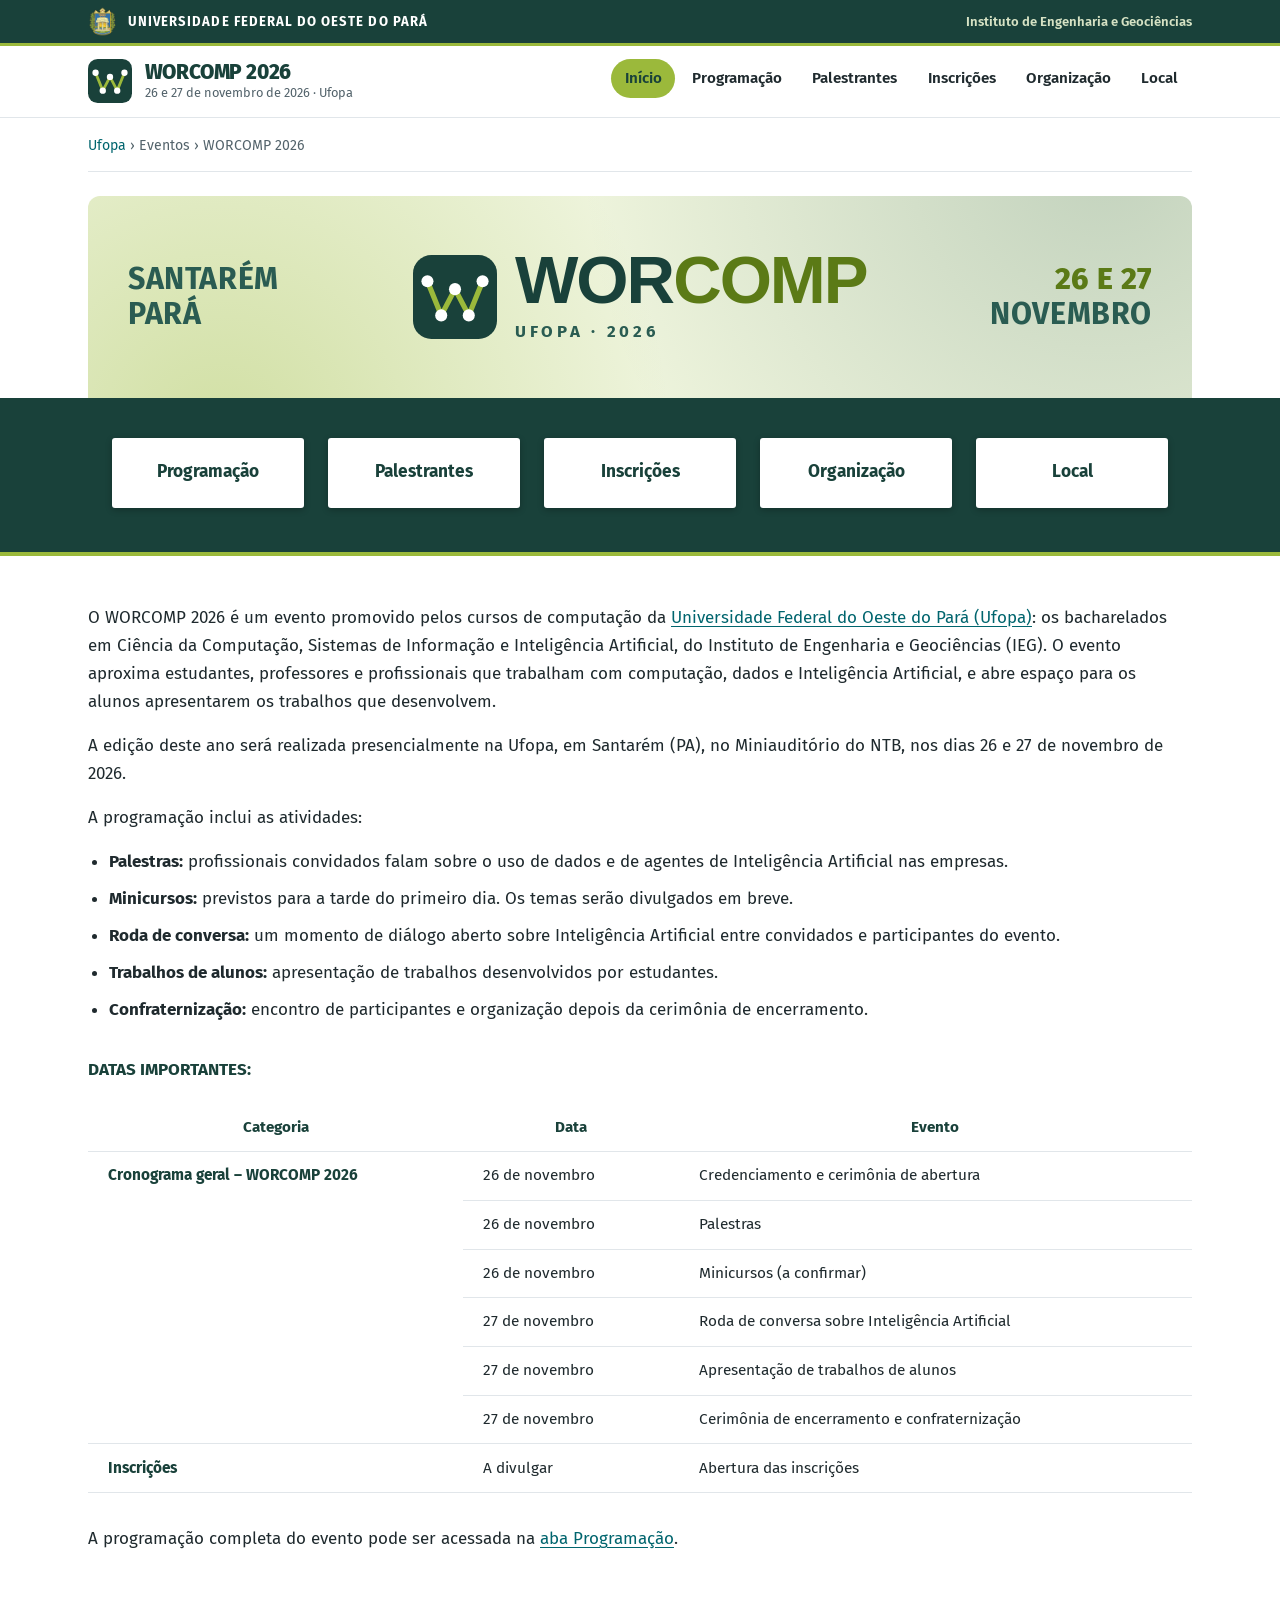
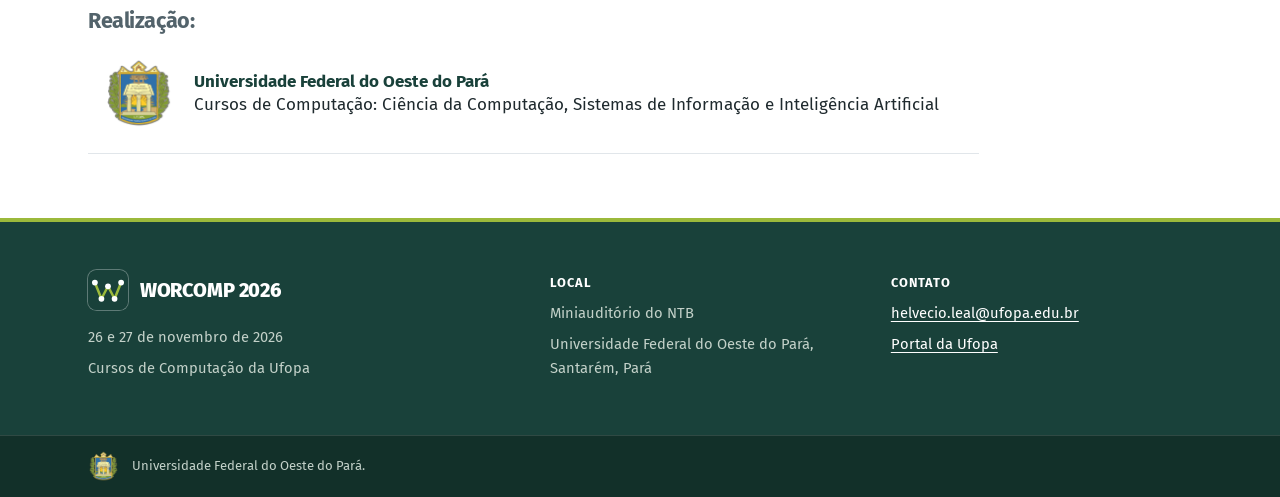
==== commit 88ecf117: "Atualiza realização, organização e fotos O evento passa a ser promovido pelos cursos de computação d" ====
--- a/index.html
+++ b/index.html
@@ -14,7 +14,7 @@
   <link rel="preconnect" href="https://fonts.googleapis.com">
   <link rel="preconnect" href="https://fonts.gstatic.com" crossorigin>
   <link rel="stylesheet" href="https://fonts.googleapis.com/css2?family=Fira+Sans:wght@400;600;700;800;900&display=swap">
-  <link rel="stylesheet" href="assets/css/style.css?v=20260930c">
+  <link rel="stylesheet" href="assets/css/style.css?v=20260930d">
 </head>
 <body>
   <a class="pular" href="#conteudo">Ir para o conteúdo</a>
@@ -23,7 +23,7 @@
     <div class="container">
       <a class="ufopa-marca" href="https://www.ufopa.edu.br/"><img src="assets/img/ufopa-brasao.png" alt="Brasão da Ufopa" width="30" height="30"><span>Universidade Federal do Oeste do Pará</span></a>
       <div class="barra-direita">
-        <span class="ufopa-instituto">Bacharelado em Inteligência Artificial</span>
+        <a class="ufopa-instituto" href="https://ieg.ufopa.edu.br/">Instituto de Engenharia e Geociências</a>
       </div>
     </div>
   </div>
@@ -81,7 +81,7 @@
 
     <section class="pagina">
       <div class="container">
-        <p>O WORCOMP 2026 é um evento promovido pelo Bacharelado em Inteligência Artificial da <a href="https://www.ufopa.edu.br/">Universidade Federal do Oeste do Pará (Ufopa)</a>. O evento aproxima estudantes, professores e profissionais que trabalham com computação, dados e Inteligência Artificial, e abre espaço para os alunos apresentarem os trabalhos que desenvolvem.</p>
+        <p>O WORCOMP 2026 é um evento promovido pelos cursos de computação da <a href="https://www.ufopa.edu.br/">Universidade Federal do Oeste do Pará (Ufopa)</a>: os bacharelados em Ciência da Computação, Sistemas de Informação e Inteligência Artificial, do Instituto de Engenharia e Geociências (IEG). O evento aproxima estudantes, professores e profissionais que trabalham com computação, dados e Inteligência Artificial, e abre espaço para os alunos apresentarem os trabalhos que desenvolvem.</p>
         <p>A edição deste ano será realizada presencialmente na Ufopa, em Santarém (PA), no Miniauditório do NTB, nos dias 26 e 27 de novembro de 2026.</p>
         <p>A programação inclui as atividades:</p>
         <ul>
@@ -114,7 +114,7 @@
         <h2 class="rotulo-secao">Realização:</h2>
         <div class="realizacao">
           <img src="assets/img/ufopa-brasao.png" alt="Brasão da Ufopa" width="72" height="72">
-          <p><strong>Universidade Federal do Oeste do Pará</strong><br>Bacharelado em Inteligência Artificial</p>
+          <p><strong>Universidade Federal do Oeste do Pará</strong><br>Cursos de Computação: Ciência da Computação, Sistemas de Informação e Inteligência Artificial</p>
         </div>
       </div>
     </section>
@@ -125,7 +125,7 @@
       <div>
         <div class="marca-rodape"><img src="assets/img/logo.svg" alt="" width="40" height="40"><span>WORCOMP 2026</span></div>
         <p>26 e 27 de novembro de 2026</p>
-        <p>Bacharelado em Inteligência Artificial, Ufopa</p>
+        <p>Cursos de Computação da Ufopa</p>
       </div>
       <div>
         <p><strong>Local</strong></p>
@@ -142,6 +142,6 @@
       <div class="container"><img src="assets/img/ufopa-brasao.png" alt="" width="32" height="32"><span>Universidade Federal do Oeste do Pará.</span></div>
     </div>
   </footer>
-  <script src="assets/js/menu.js?v=20260930c"></script>
+  <script src="assets/js/menu.js?v=20260930d"></script>
 </body>
 </html>
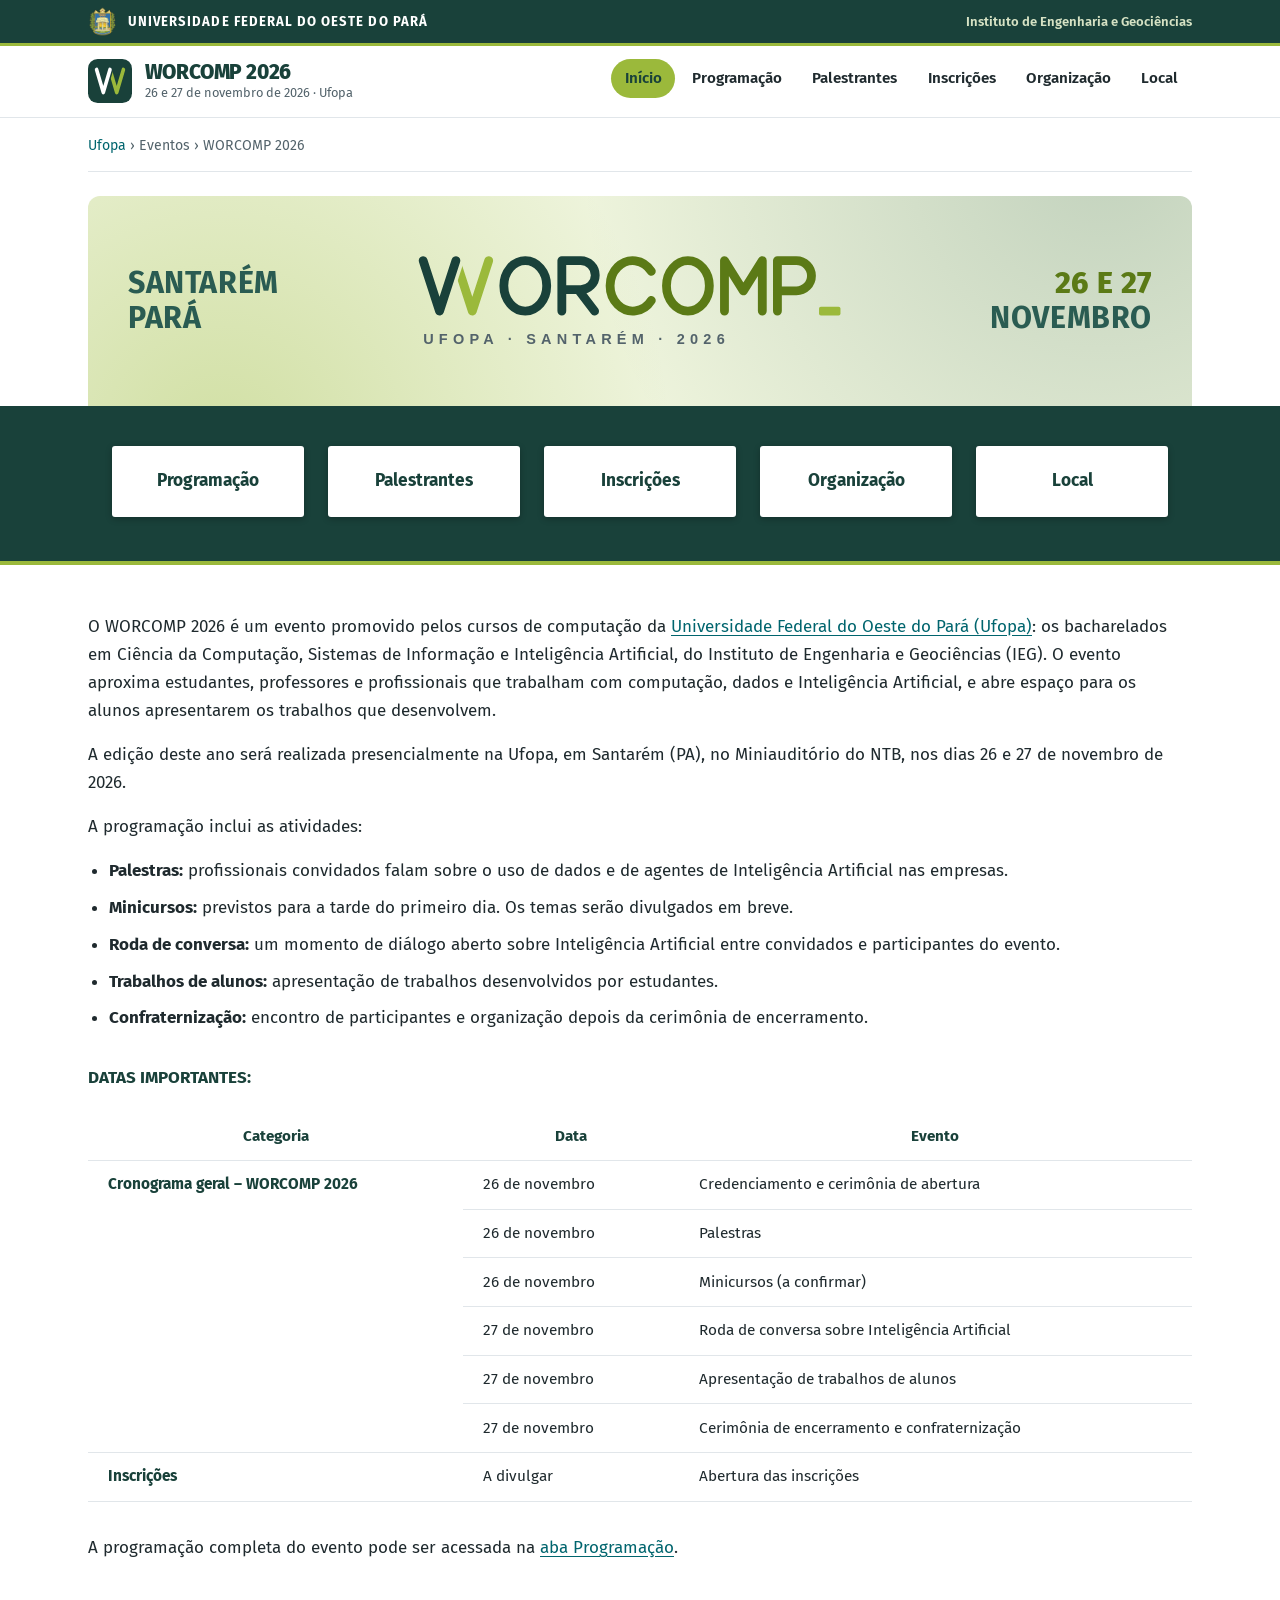
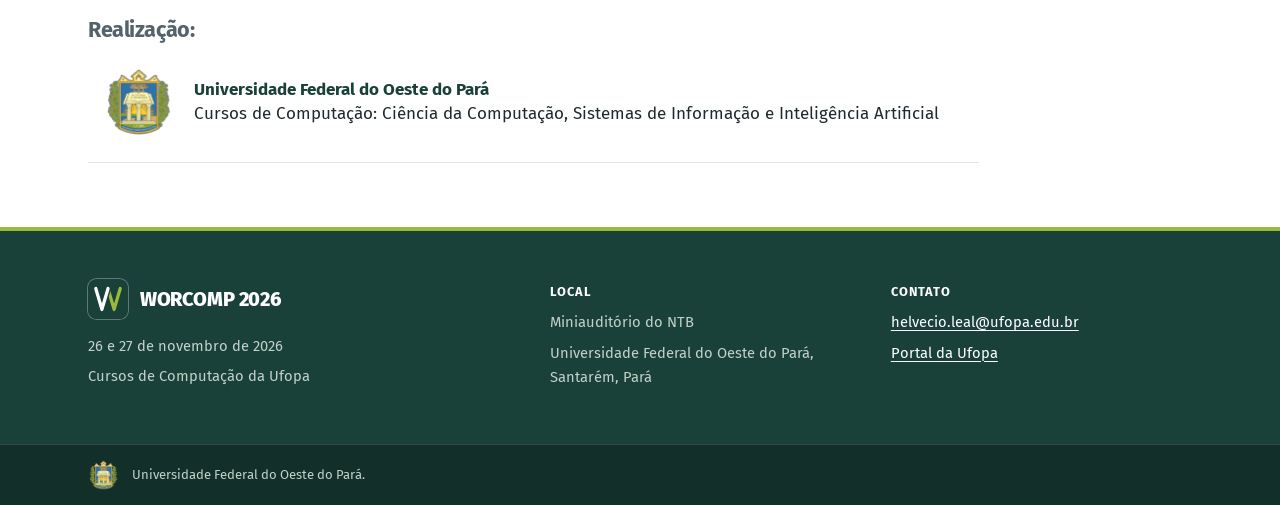
==== commit bc6f3d7d: "Redesenha a logo do WORCOMP Marca em letras monolinha com o W em duas cores e um cursor de terminal " ====
--- a/index.html
+++ b/index.html
@@ -14,7 +14,7 @@
   <link rel="preconnect" href="https://fonts.googleapis.com">
   <link rel="preconnect" href="https://fonts.gstatic.com" crossorigin>
   <link rel="stylesheet" href="https://fonts.googleapis.com/css2?family=Fira+Sans:wght@400;600;700;800;900&display=swap">
-  <link rel="stylesheet" href="assets/css/style.css?v=20260930d">
+  <link rel="stylesheet" href="assets/css/style.css?v=20260930h">
 </head>
 <body>
   <a class="pular" href="#conteudo">Ir para o conteúdo</a>
@@ -58,13 +58,7 @@
     <div class="container">
       <div class="faixa-evento">
         <p class="faixa-lado">Santarém<br>Pará</p>
-        <div class="faixa-centro">
-          <img src="assets/img/logo.svg" alt="" width="84" height="84">
-          <div>
-            <p class="faixa-nome">WOR<span>COMP</span></p>
-            <p class="faixa-sub">Ufopa · 2026</p>
-          </div>
-        </div>
+        <img class="faixa-logo" src="assets/img/logo-horizontal.svg" alt="WORCOMP, Ufopa, Santarém, 2026" width="368" height="84">
         <p class="faixa-lado faixa-data"><span>26 e 27</span><br>Novembro</p>
       </div>
     </div>
@@ -142,6 +136,6 @@
       <div class="container"><img src="assets/img/ufopa-brasao.png" alt="" width="32" height="32"><span>Universidade Federal do Oeste do Pará.</span></div>
     </div>
   </footer>
-  <script src="assets/js/menu.js?v=20260930d"></script>
+  <script src="assets/js/menu.js?v=20260930h"></script>
 </body>
 </html>
--- a/assets/css/style.css
+++ b/assets/css/style.css
@@ -391,3 +391,8 @@
   .grade-botoes a { flex: 1 1 9rem; min-height: 3.6rem; }
   .tabela-simples tbody th { width: auto; }
 }
+
+.foto-logo { object-position: center; }
+
+.faixa-logo { width: clamp(15rem, 40vw, 29rem); height: auto; }
+@media (max-width: 860px) { .faixa-logo { order: -1; } }
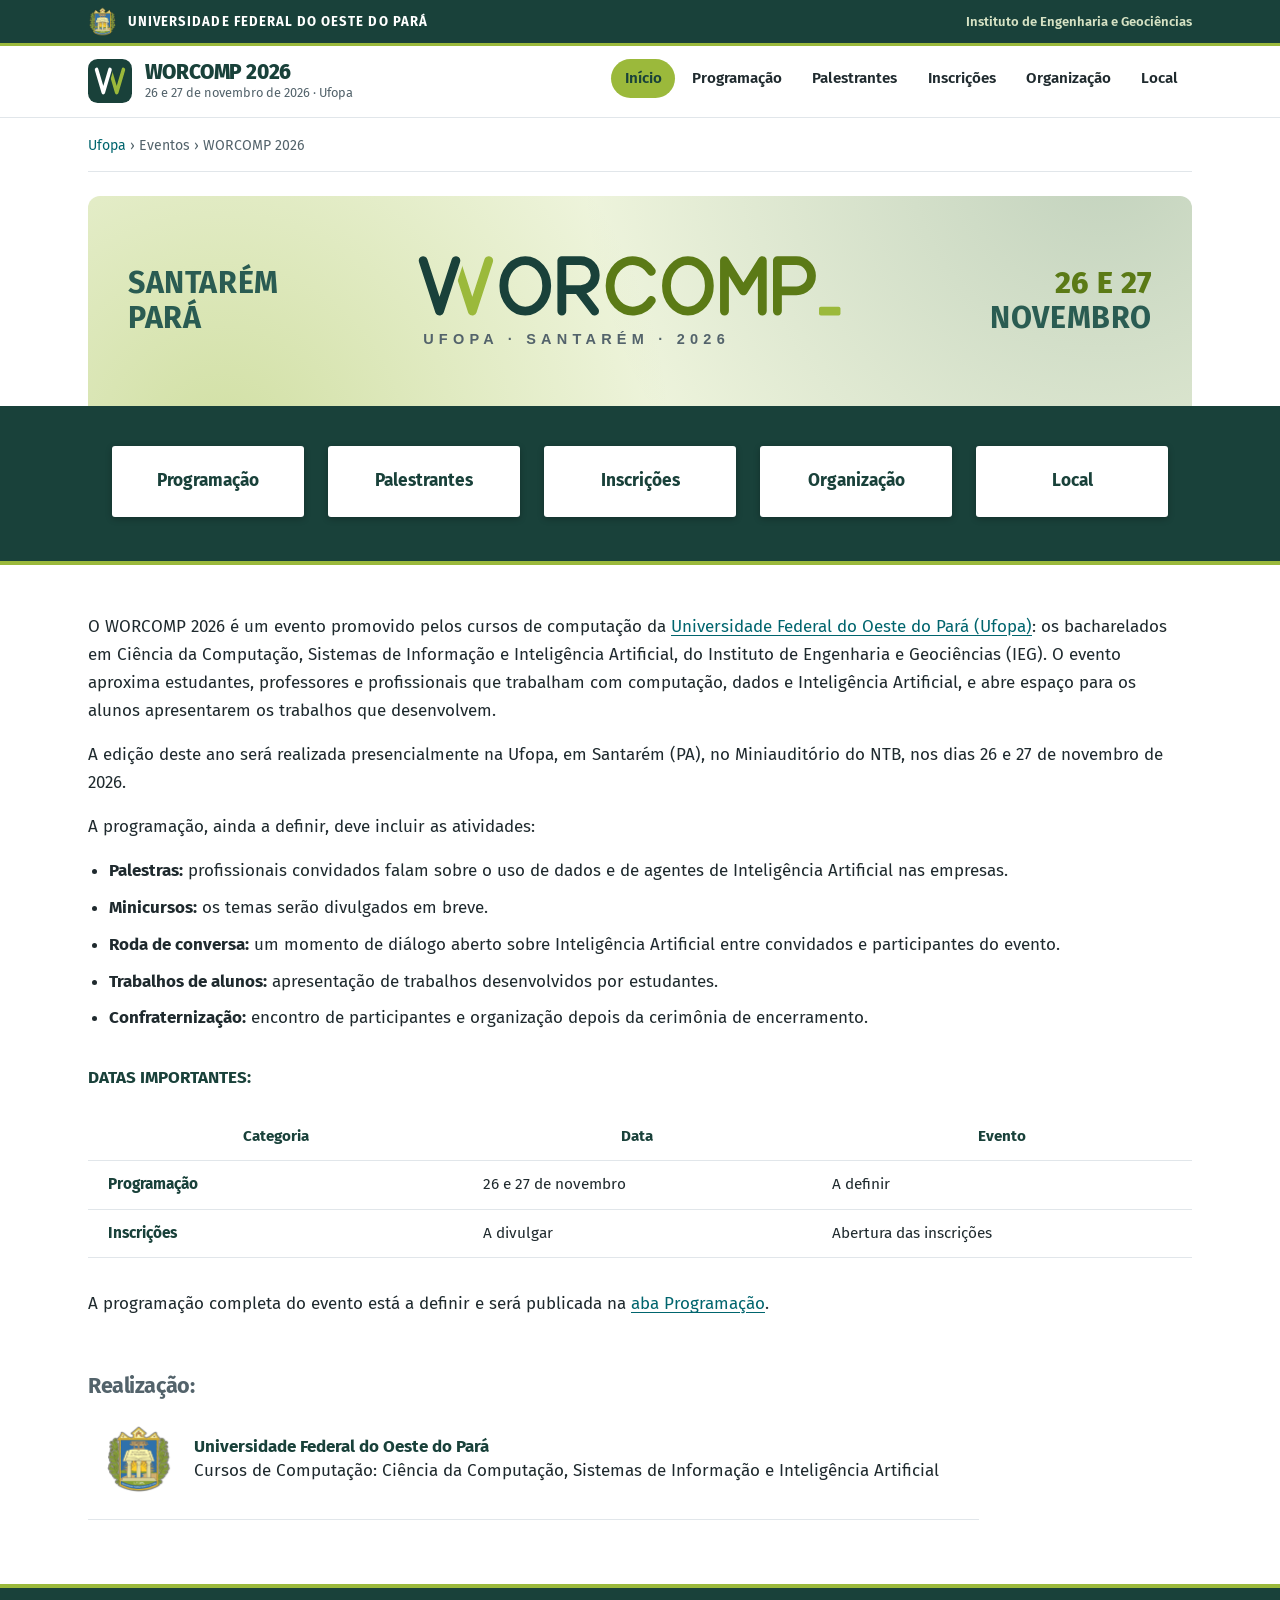
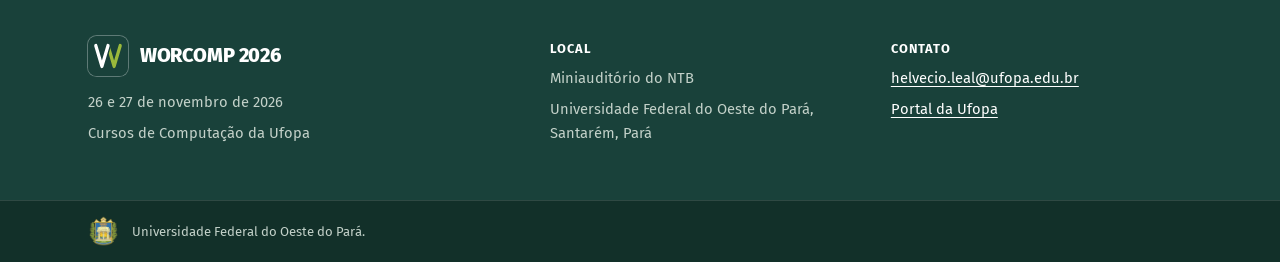
==== commit 17604a25: "Deixa a programação a definir e adiciona mapa na página Local Co-Authored-By: Claude Opus 5.5 <norep" ====
--- a/index.html
+++ b/index.html
@@ -14,7 +14,7 @@
   <link rel="preconnect" href="https://fonts.googleapis.com">
   <link rel="preconnect" href="https://fonts.gstatic.com" crossorigin>
   <link rel="stylesheet" href="https://fonts.googleapis.com/css2?family=Fira+Sans:wght@400;600;700;800;900&display=swap">
-  <link rel="stylesheet" href="assets/css/style.css?v=20260930h">
+  <link rel="stylesheet" href="assets/css/style.css?v=20261001a">
 </head>
 <body>
   <a class="pular" href="#conteudo">Ir para o conteúdo</a>
@@ -77,10 +77,10 @@
       <div class="container">
         <p>O WORCOMP 2026 é um evento promovido pelos cursos de computação da <a href="https://www.ufopa.edu.br/">Universidade Federal do Oeste do Pará (Ufopa)</a>: os bacharelados em Ciência da Computação, Sistemas de Informação e Inteligência Artificial, do Instituto de Engenharia e Geociências (IEG). O evento aproxima estudantes, professores e profissionais que trabalham com computação, dados e Inteligência Artificial, e abre espaço para os alunos apresentarem os trabalhos que desenvolvem.</p>
         <p>A edição deste ano será realizada presencialmente na Ufopa, em Santarém (PA), no Miniauditório do NTB, nos dias 26 e 27 de novembro de 2026.</p>
-        <p>A programação inclui as atividades:</p>
+        <p>A programação, ainda a definir, deve incluir as atividades:</p>
         <ul>
           <li><strong>Palestras:</strong> profissionais convidados falam sobre o uso de dados e de agentes de Inteligência Artificial nas empresas.</li>
-          <li><strong>Minicursos:</strong> previstos para a tarde do primeiro dia. Os temas serão divulgados em breve.</li>
+          <li><strong>Minicursos:</strong> os temas serão divulgados em breve.</li>
           <li><strong>Roda de conversa:</strong> um momento de diálogo aberto sobre Inteligência Artificial entre convidados e participantes do evento.</li>
           <li><strong>Trabalhos de alunos:</strong> apresentação de trabalhos desenvolvidos por estudantes.</li>
           <li><strong>Confraternização:</strong> encontro de participantes e organização depois da cerimônia de encerramento.</li>
@@ -93,17 +93,12 @@
               <tr><th scope="col">Categoria</th><th scope="col">Data</th><th scope="col">Evento</th></tr>
             </thead>
             <tbody>
-              <tr><th scope="rowgroup" rowspan="6">Cronograma geral – WORCOMP 2026</th><td>26 de novembro</td><td>Credenciamento e cerimônia de abertura</td></tr>
-              <tr><td>26 de novembro</td><td>Palestras</td></tr>
-              <tr><td>26 de novembro</td><td>Minicursos (a confirmar)</td></tr>
-              <tr><td>27 de novembro</td><td>Roda de conversa sobre Inteligência Artificial</td></tr>
-              <tr><td>27 de novembro</td><td>Apresentação de trabalhos de alunos</td></tr>
-              <tr><td>27 de novembro</td><td>Cerimônia de encerramento e confraternização</td></tr>
+              <tr><th scope="row">Programação</th><td>26 e 27 de novembro</td><td>A definir</td></tr>
               <tr><th scope="row">Inscrições</th><td>A divulgar</td><td>Abertura das inscrições</td></tr>
             </tbody>
           </table>
         </div>
-        <p>A programação completa do evento pode ser acessada na <a href="programacao.html">aba Programação</a>.</p>
+        <p>A programação completa do evento está a definir e será publicada na <a href="programacao.html">aba Programação</a>.</p>
 
         <h2 class="rotulo-secao">Realização:</h2>
         <div class="realizacao">
@@ -136,6 +131,6 @@
       <div class="container"><img src="assets/img/ufopa-brasao.png" alt="" width="32" height="32"><span>Universidade Federal do Oeste do Pará.</span></div>
     </div>
   </footer>
-  <script src="assets/js/menu.js?v=20260930h"></script>
+  <script src="assets/js/menu.js?v=20261001a"></script>
 </body>
 </html>
--- a/assets/css/style.css
+++ b/assets/css/style.css
@@ -396,3 +396,11 @@
 
 .faixa-logo { width: clamp(15rem, 40vw, 29rem); height: auto; }
 @media (max-width: 860px) { .faixa-logo { order: -1; } }
+
+/* Mapa da página Local */
+.mapa { margin: 1.25rem 0 1rem; border: 1px solid var(--linha); border-radius: var(--raio); overflow: hidden; aspect-ratio: 16 / 9; max-height: 28rem; background: var(--fundo-suave); }
+.mapa iframe { display: block; width: 100%; height: 100%; border: 0; }
+.mapa-acoes { display: flex; flex-wrap: wrap; gap: 0.75rem; margin: 0 0 2rem; }
+.botao-contorno { background: transparent; border-color: var(--azul); color: var(--azul); }
+.botao-contorno:hover { background: var(--azul); border-color: var(--azul); color: #fff; }
+@media (max-width: 600px) { .mapa { aspect-ratio: 4 / 3; } }
